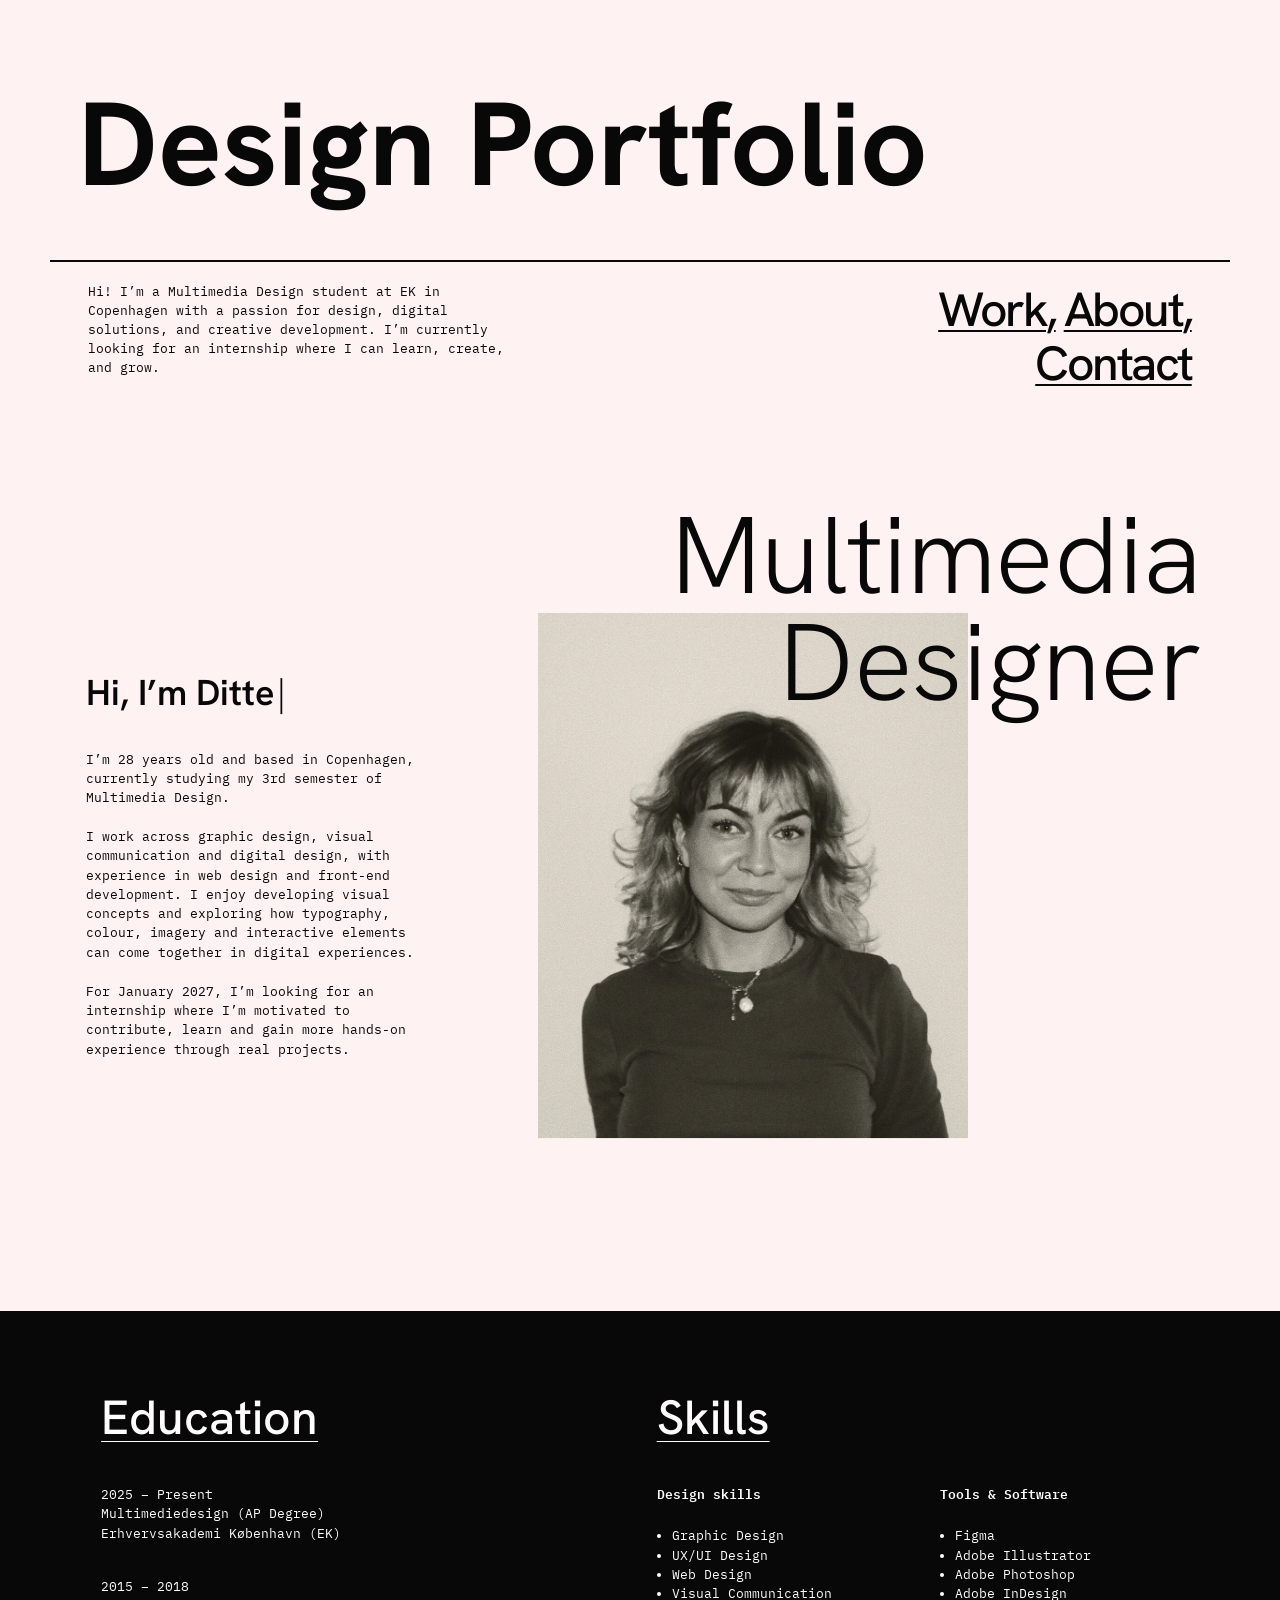
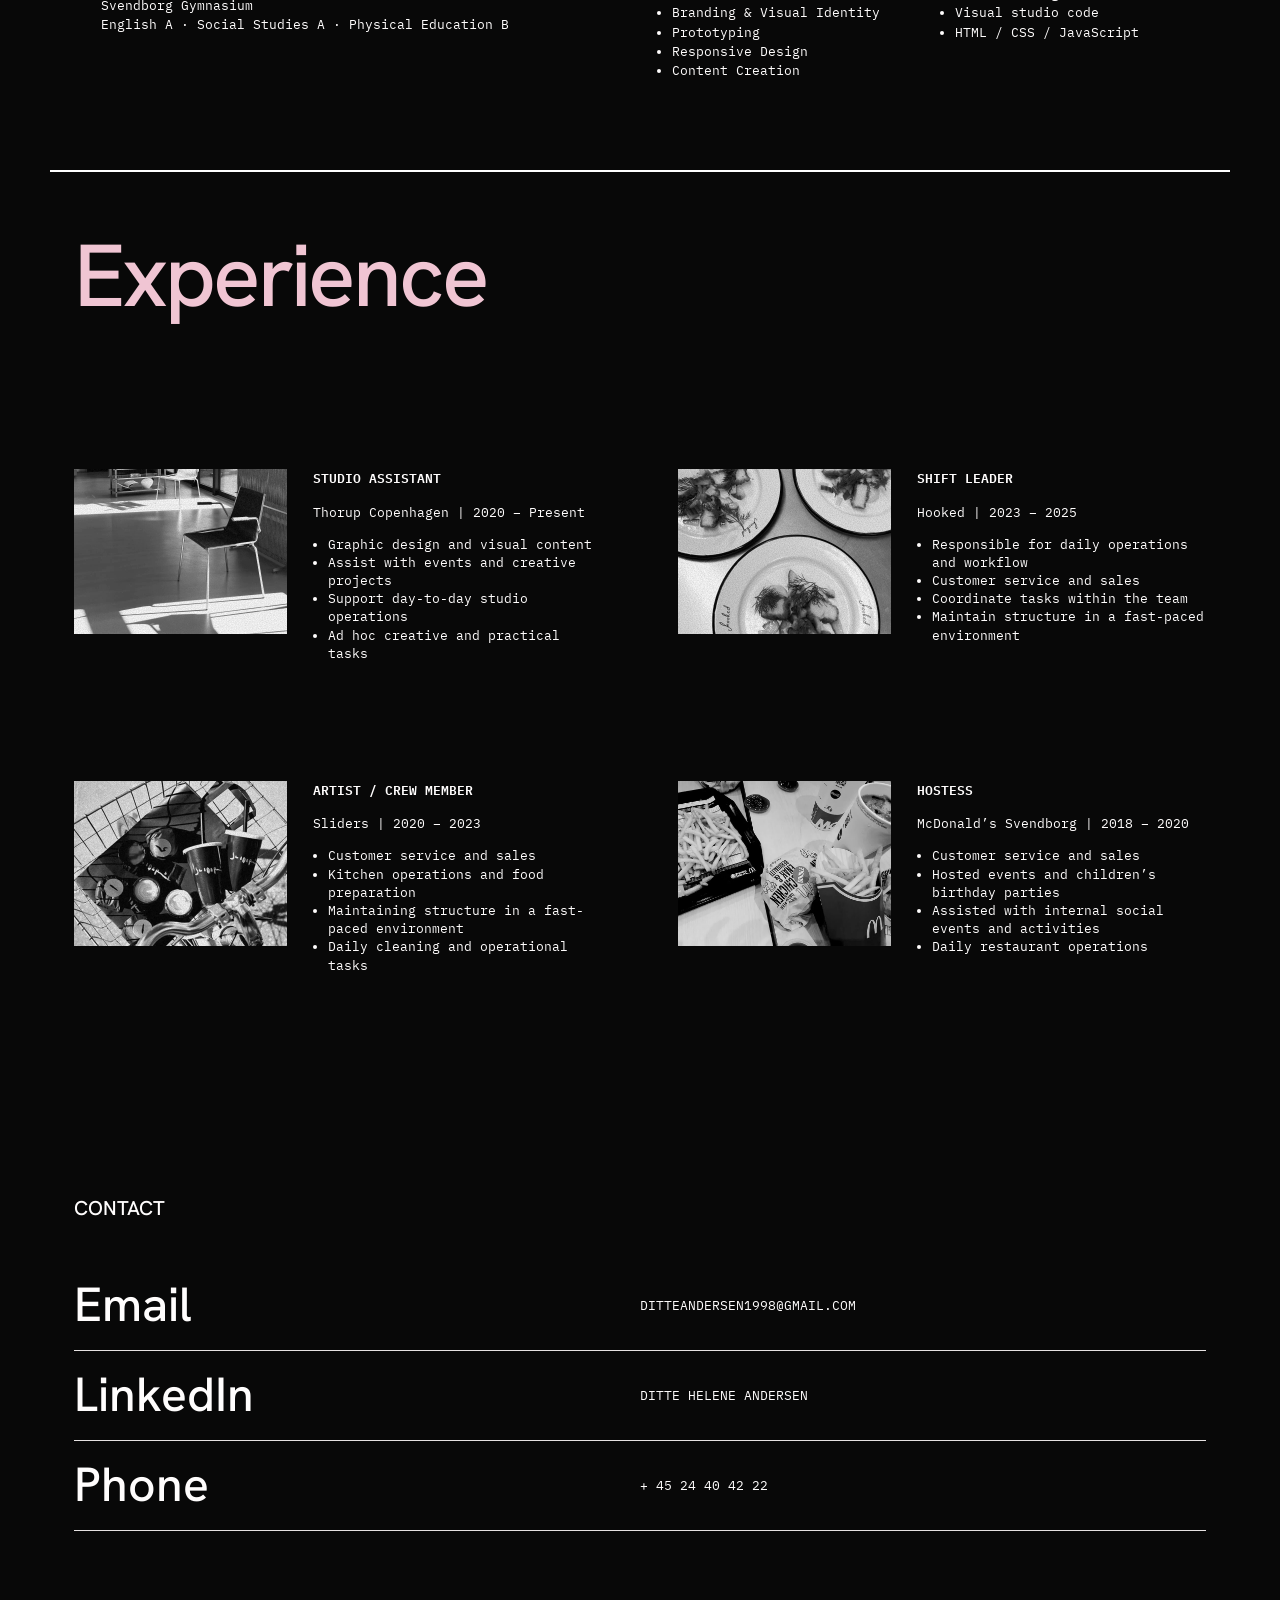
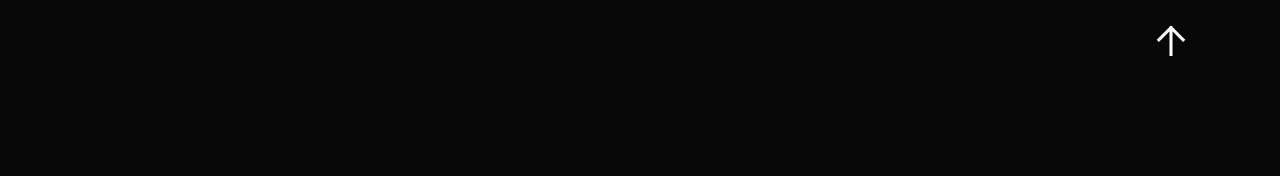
==== index.html @ 7d2ffa19 "Initial portfolio" ====
<!doctype html>
<html lang="en">
  <head>
    <meta charset="utf-8" />
    <meta name="viewport" content="width=device-width, initial-scale=1" />
    <meta name="theme-color" content="#fff2f2" />
    <meta
      name="description"
      content="Ditte Helene Andersen, multimedia designer in Copenhagen."
    />
    <title>Ditte Helene Andersen | Design Portfolio</title>
    <meta name="robots" content="noindex, follow" />

    <link rel="icon" type="image/png" href="assets/favicon.png" />
    <link rel="preconnect" href="https://fonts.googleapis.com" />
    <link rel="preconnect" href="https://fonts.gstatic.com" crossorigin />
    <link
      href="https://fonts.googleapis.com/css2?family=Hanken+Grotesk:wght@200;300;400;500;600;700&family=IBM+Plex+Mono:wght@400;500;600&display=swap"
      rel="stylesheet"
    />
    <link rel="stylesheet" href="styles.css" />
  </head>
  <body>
    <main>
      <section class="hero" id="top" aria-labelledby="portfolio-title">
        <header class="site-header">
          <h1 id="portfolio-title">Design Portfolio</h1>
          <div class="hero-meta">
            <p class="intro-note">
              Hi! I’m a Multimedia Design student at EK in Copenhagen with a
              passion for design, digital solutions, and creative development.
              I’m currently looking for an internship where I can learn, create,
              and grow.
            </p>
            <nav class="primary-nav" aria-label="Main navigation">
              <a href="work.html">Work,</a>
              <a href="#about">About,</a>
              <a href="#contact">Contact</a>
            </nav>
          </div>
        </header>

        <div class="hero-stage">
          <div class="about-copy" id="about">
            <h2 class="typewriter" data-text="Hi, I’m Ditte"></h2>
            <p>
              I’m 28 years old and based in Copenhagen, currently studying my
              3rd semester of Multimedia Design.
            </p>
            <p>
              I work across graphic design, visual communication and digital
              design, with experience in web design and front-end development. I
              enjoy developing visual concepts and exploring how typography,
              colour, imagery and interactive elements can come together in
              digital experiences.
            </p>
            <p>
              For January 2027, I’m looking for an internship where I’m
              motivated to contribute, learn and gain more hands-on experience
              through real projects.
            </p>
          </div>
          <figure class="portrait">
            <img
              src="assets/portrait.webp"
              alt="Portrait of Ditte Helene Andersen"
            />
          </figure>

          <p class="role-title">Multimedia<br />Designer</p>
        </div>
      </section>

      <section
        class="education-skills"
        id="about-details"
        aria-label="Education and skills"
      >
        <div class="education-block">
          <h2>Education</h2>
          <div class="mono-copy">
            <p>
              2025 – Present<br />Multimediedesign (AP Degree)<br />Erhvervsakademi
              København (EK)
            </p>
            <p>
              2015 – 2018<br />Svendborg Gymnasium<br />English A · Social
              Studies A · Physical Education B
            </p>
          </div>
        </div>
        <div class="skills-block">
          <h2>Skills</h2>
          <div class="skill-columns">
            <div class="mono-copy">
              <h3>Design skills</h3>
              <ul>
                <li>Graphic Design</li>
                <li>UX/UI Design</li>
                <li>Web Design</li>
                <li>Visual Communication</li>
                <li>Branding &amp; Visual Identity</li>
                <li>Prototyping</li>
                <li>Responsive Design</li>
                <li>Content Creation</li>
              </ul>
            </div>
            <div class="mono-copy">
              <h3>Tools &amp; Software</h3>
              <ul>
                <li>Figma</li>
                <li>Adobe Illustrator</li>
                <li>Adobe Photoshop</li>
                <li>Adobe InDesign</li>
                <li>Visual studio code</li>
                <li>HTML / CSS / JavaScript</li>
              </ul>
            </div>
          </div>
        </div>
      </section>

      <section
        class="experience"
        id="experience"
        aria-labelledby="experience-title"
      >
        <h2 id="experience-title">Experience</h2>
        <div class="experience-grid">
          <article class="experience-item">
            <img
              src="assets/studio-assistant.webp"
              alt="Studio interior with a chair and work table"
            />
            <div class="experience-copy mono-copy">
              <h3>STUDIO ASSISTANT</h3>
              <p>Thorup Copenhagen | 2020 – Present</p>
              <ul>
                <li>Graphic design and visual content</li>
                <li>Assist with events and creative projects</li>
                <li>Support day-to-day studio operations</li>
                <li>Ad hoc creative and practical tasks</li>
              </ul>
            </div>
          </article>
          <article class="experience-item">
            <img
              src="assets/shift-leader.webp"
              alt="Plated food at a restaurant"
            />
            <div class="experience-copy mono-copy">
              <h3>SHIFT LEADER</h3>
              <p>Hooked | 2023 – 2025</p>
              <ul>
                <li>Responsible for daily operations and workflow</li>
                <li>Customer service and sales</li>
                <li>Coordinate tasks within the team</li>
                <li>Maintain structure in a fast-paced environment</li>
              </ul>
            </div>
          </article>
          <article class="experience-item">
            <img
              src="assets/artist-crew-member.webp"
              alt="Food and drinks arranged on a wire table"
            />
            <div class="experience-copy mono-copy">
              <h3>ARTIST / CREW MEMBER</h3>
              <p>Sliders | 2020 – 2023</p>
              <ul>
                <li>Customer service and sales</li>
                <li>Kitchen operations and food preparation</li>
                <li>Maintaining structure in a fast-paced environment</li>
                <li>Daily cleaning and operational tasks</li>
              </ul>
            </div>
          </article>
          <article class="experience-item">
            <img src="assets/hostess.webp" alt="Takeaway food on a table" />
            <div class="experience-copy mono-copy">
              <h3>HOSTESS</h3>
              <p>McDonald’s Svendborg | 2018 – 2020</p>
              <ul>
                <li>Customer service and sales</li>
                <li>Hosted events and children’s birthday parties</li>
                <li>Assisted with internal social events and activities</li>
                <li>Daily restaurant operations</li>
              </ul>
            </div>
          </article>
        </div>
      </section>

      <footer class="contact" id="contact">
        <p class="eyebrow">CONTACT</p>
        <div class="contact-list">
          <div class="contact-row">
            <h2>Email</h2>
            <a href="mailto:ditteandersen1998@gmail.com"
              >DITTEANDERSEN1998@GMAIL.COM</a
            >
          </div>
          <div class="contact-row">
            <h2>LinkedIn</h2>
            <a
              href="https://www.linkedin.com/in/ditte-helene-andersen-87280b16a/"
              target="_blank"
              rel="noopener noreferrer"
            >
              DITTE HELENE ANDERSEN
            </a>
          </div>
          <div class="contact-row">
            <h2>Phone</h2>
            <a href="tel:+4524404222">+ 45 24 40 42 22</a>
          </div>
        </div>
        <a
          class="back-to-top"
          href="#top"
          aria-label="Back to top"
          title="Back to top"
        >
          <svg viewBox="0 0 28 28" aria-hidden="true">
            <path d="M14 25V3M4 13 14 3l10 10" />
          </svg>
        </a>
      </footer>
    </main>

    <script>
      const typewriter = document.querySelector(".typewriter");
      const text = typewriter.dataset.text;

      let index = 0;
      let deleting = false;
      let started = false;

      function typeEffect() {
        if (!deleting) {
          typewriter.textContent = text.substring(0, index + 1);
          index++;

          if (index === text.length) {
            deleting = true;
            setTimeout(typeEffect, 2500);
            return;
          }

          setTimeout(typeEffect, 60);
        } else {
          typewriter.textContent = text.substring(0, index - 1);
          index--;

          if (index === 0) {
            deleting = false;
            setTimeout(typeEffect, 500);
            return;
          }

          setTimeout(typeEffect, 60);
        }
      }

      const observer = new IntersectionObserver(
        (entries) => {
          entries.forEach((entry) => {
            if (entry.isIntersecting && !started) {
              started = true;
              typeEffect();
            }
          });
        },
        { threshold: 0.5 },
      );

      observer.observe(typewriter);
    </script>
  </body>
</html>
---- styles.css ----
:root {
  color-scheme: light;
  --blush: #fff2f2;
  --ink: #080808;
  --paper: #fffdfd;
  --accent: #f0c5d3;
  --rule: #e6e2e2;
  --display: "Hanken Grotesk", sans-serif;
  --mono: "IBM Plex Mono", monospace;
}

* {
  box-sizing: border-box;
}

html {
  scroll-behavior: smooth;
}

body {
  margin: 0;
  background: var(--ink);
  color: var(--paper);
  font-family: var(--display);
  -webkit-font-smoothing: antialiased;
}

a {
  color: inherit;
}

.hero {
  position: relative;
  min-height: clamp(1060px, 102.4vw, 1429px);
  overflow: hidden;
  background: var(--blush);
  color: var(--ink);
}

.site-header {
  padding: 6.85vw 3.9vw 0;
}

.site-header h1 {
  margin: 0;
  font-size: clamp(80px, 9.24vw, 129px);
  font-weight: 700;
  line-height: 0.95;
  padding-left: 28px;
}

.hero-meta {
  display: flex;
  justify-content: space-between;
  align-items: flex-start;
  min-height: 155px;
  margin-top: 4.7vw;
  padding: 21px 3vw 0;
  border-top: 2px solid var(--ink);
}

.intro-note,
.mono-copy,
.primary-nav,
.contact-row > a,
.contact-row > span {
  font-family: var(--mono);
}

.intro-note {
  max-width: 420px;
  margin: 0;
  font-size: 13px;
  line-height: 1.45;
}

.primary-nav {
  display: flex;
  flex-wrap: wrap;
  align-items: flex-end;
  justify-content: flex-end;
  gap: 0 8px;
  width: 300px;
  flex-shrink: 0;
  font-family: var(--display);
  font-size: 48px;
  font-weight: 500;
  line-height: 1.12;
  letter-spacing: -2.5px;
}

.primary-nav a {
  text-decoration-thickness: 2px;
  text-underline-offset: 4px;
}

.hero-stage {
  position: absolute;
  inset: 0;
  pointer-events: none;
}

.about-copy {
  position: absolute;
  top: 51.4%;
  left: 6.7%;
  z-index: 2;
  width: 26.5%;
  max-width: 430px;
  pointer-events: auto;
}

#about {
  scroll-margin-top: 250px;
}

.about-copy h2 {
  margin: 0 0 38px;
  font-size: 36px;
  font-weight: 600;
  line-height: 1.05;
}

.typewriter::after {
  content: "|";
  margin-left: 3px;
  font-weight: 300;
  animation: blink 0.8s infinite;
}

@keyframes blink {
  0%,
  50% {
    opacity: 1;
  }

  51%,
  100% {
    opacity: 0;
  }
}

.about-copy p {
  margin: 0 0 20px;
  font-family: var(--mono);
  font-size: 13px;
  line-height: 1.48;
}

.portrait {
  position: absolute;
  top: 46.7%;
  left: 42%;
  z-index: 0;
  width: 33.6%;
  height: 40.2%;
  margin: 0;
}

.portrait img {
  display: block;
  width: 100%;
  height: 100%;
  object-fit: cover;
}

.role-title {
  position: absolute;
  top: 38.3%;
  right: 6.1%;
  z-index: 1;
  margin: 0;
  font-size: clamp(88px, 8.52vw, 119px);
  font-weight: 300;
  line-height: 0.98;
  text-align: right;
}

.education-skills,
.experience,
.contact {
  background: var(--ink);
  color: var(--paper);
}

.education-skills {
  display: grid;
  grid-template-columns: 1fr 1fr;
  min-height: 459px;
  padding: 82px 7.9vw 55px;
}

.education-skills h2 {
  width: fit-content;
  margin: 0 0 42px;
  font-size: 48px;
  font-weight: 500;
  line-height: 1.05;
  text-decoration: underline;
  text-decoration-thickness: 1px;
  text-underline-offset: 7px;
}

.mono-copy {
  font-size: 13px;
  line-height: 1.48;
}

.education-block .mono-copy p {
  margin: 0 0 34px;
}

.skills-block {
  padding-left: 1.3vw;
}

.skill-columns {
  display: grid;
  grid-template-columns: 1fr 1fr;
  gap: 3.5vw;
}

.skill-columns h3,
.experience-copy h3 {
  margin: 0 0 22px;
  font-size: inherit;
  font-weight: 600;
}

.skill-columns ul,
.experience-copy ul {
  margin: 0;
  padding-left: 1.15em;
}

.experience {
  position: relative;
  padding: 57px 5.75vw 0;
  border-top: none;
}

.experience::before {
  content: "";
  position: absolute;
  top: 0;
  left: 3.9vw;
  right: 3.9vw;
  height: 2px;
  background: #ffffff;
}

.experience > h2 {
  margin: 0;
  color: var(--accent);
  font-size: clamp(80px, 6.88vw, 96px);
  font-weight: 500;
  line-height: 1.12;
  letter-spacing: -3px;
}

.experience-grid {
  display: grid;
  grid-template-columns: repeat(2, minmax(0, 1fr));
  gap: 118px 6vw;
  margin-top: 144px;
}

.experience-item {
  display: grid;
  grid-template-columns: 213px minmax(0, 1fr);
  align-items: start;
  gap: 26px;
  min-width: 0;
}

.experience-item > img {
  display: block;
  width: 213px;
  height: 165px;
  object-fit: cover;
  filter: grayscale(1);
}

.experience-copy {
  min-width: 0;
  font-size: 13px;
  line-height: 1.4;
}

.experience-copy h3 {
  margin-bottom: 16px;
}

.experience-copy p {
  margin: 0 0 14px;
}

.contact {
  position: relative;
  margin-top: 220px;
  padding: 0 5.75vw 100px;
}

.eyebrow {
  margin: 0 0 40px;
  font-size: 20px;
  font-weight: 500;
}

.contact-list {
  width: 100%;
}

.contact-row {
  display: grid;
  grid-template-columns: 1fr 1fr;
  align-items: center;
  min-height: 90px;
  border-bottom: 1px solid var(--rule);
}

.contact-row h2 {
  margin: 0;
  font-size: 48px;
  font-weight: 500;
  line-height: 1;
}

.contact-row > a,
.contact-row > span {
  justify-self: start;
  font-size: 13px;
  text-decoration: none;
}

.contact-row > a:hover {
  text-decoration: underline;
  text-underline-offset: 4px;
}

.back-to-top {
  display: grid;
  width: 70px;
  height: 70px;
  margin: 75px 0 0 auto;
  place-items: center;
}

.back-to-top svg {
  width: 34px;
  height: 34px;
  fill: none;
  stroke: currentColor;
  stroke-width: 2.5;
  stroke-linecap: square;
  stroke-linejoin: miter;
}

/* TABLET */

@media (min-width: 621px) and (max-width: 1024px) {
  .hero {
    min-height: 106.25vw;
    max-height: 1020px;
  }

  .site-header {
    padding: 7.7vw 5.25vw 0;
  }

  .site-header h1 {
    font-size: clamp(64px, 10vw, 80px);
  }

  .hero-meta {
    min-height: 130px;
    margin-top: 4.1vw;
    padding: 18px 1vw 0;
  }

  .intro-note {
    max-width: 325px;
    font-size: 10px;
  }

  .primary-nav {
    width: 220px;
    font-size: 36px;
  }

  .about-copy {
    top: 52%;
    left: 7.7%;
    width: 31%;
    max-width: 250px;
  }

  .about-copy h2 {
    margin-bottom: 22px;
    font-size: 22px;
  }

  .about-copy p {
    margin-bottom: 14px;
    font-size: 10px;
    line-height: 1.48;
  }

  .portrait {
    top: 46%;
    left: 40%;
    width: 35%;
    height: 43%;
  }

  .role-title {
    top: 38%;
    right: 5.1%;
    font-size: clamp(68px, 9vw, 82px);
    line-height: 0.98;
  }

  .education-skills {
    min-height: 368px;
    padding: 35px 7.7% 38px;
  }

  /* Ryk Education + Skills ned */

  .education-block,
  .skills-block {
    transform: translateY(30px);
  }

  .education-skills h2 {
    margin-bottom: 25px;
    font-size: 36px;
  }

  .mono-copy {
    font-size: 10px;
    line-height: 1.45;
  }

  .education-block .mono-copy p {
    margin-bottom: 22px;
  }

  .skills-block {
    padding-left: 0;
  }

  .skill-columns {
    gap: 2vw;
  }

  .skill-columns h3,
  .experience-copy h3 {
    margin-bottom: 15px;
  }

  .experience {
    padding: 61px 6.1vw 0;
  }

  .experience > h2 {
    font-size: 80px;
  }

  .experience-grid {
    grid-template-columns: minmax(0, 1fr);
    gap: 90px;
    margin-top: 101px;
  }

  .experience-item {
    grid-template-columns: 213px minmax(0, 1fr);
    gap: 28px;
    max-width: 600px;
    margin: 0 auto;
  }

  .experience-item:nth-child(3) {
    order: 4;
  }

  .experience-item:nth-child(4) {
    order: 3;
  }

  .experience-copy {
    font-size: 13px;
  }

  .contact {
    margin-top: 130px;
    padding: 0 9.6vw 65px;
  }

  .contact-row {
    min-height: 90px;
  }
}

/* MOBILE */

@media (max-width: 620px) {
  .hero {
    min-height: 0;
    max-height: none;
    overflow: visible;
  }

  .site-header {
    padding: 40px 15px 0;
  }

  .site-header h1 {
    padding-left: 0;
    font-size: clamp(54px, 13vw, 64px);
    font-weight: 700;
    line-height: 0.98;
    letter-spacing: -2px;
    white-space: nowrap;
  }

  .hero-meta {
    display: flex;
    flex-direction: column;
    align-items: stretch;
    min-height: 0;
    margin-top: 36px;
    padding: 18px 28px 0;
  }

  .primary-nav {
    order: 0;
    align-self: flex-end;
    width: auto;
    max-width: 270px;
    font-size: 42px;
    font-weight: 500;
    line-height: 1.12;
    letter-spacing: -2px;
    text-align: right;
  }

  .intro-note {
    order: 1;
    max-width: 365px;
    margin-top: 52px;
    font-size: 12px;
    font-weight: 600;
    line-height: 1.55;
  }

  .hero-stage {
    position: relative;
    display: flex;
    flex-direction: column;
    padding: 134px 48px 72px;
  }

  .role-title {
    position: absolute;
    top: 45px;
    right: 48px;
    z-index: 2;
    margin: 0;
    font-size: 48px;
    font-weight: 300;
    line-height: 1.08;
    letter-spacing: -1.5px;
    text-align: right;
  }

  .portrait {
    position: relative;
    top: auto;
    left: auto;
    order: 1;
    width: 281px;
    height: 339px;
    margin: 0 0 43px;
  }

  .portrait img {
    display: block;
    width: 100%;
    height: 100%;
    object-fit: cover;
  }

  .about-copy {
    position: relative;
    top: auto;
    left: auto;
    order: 2;
    width: 100%;
    max-width: none;
  }

  .about-copy h2 {
    margin: 0 0 48px;
    font-size: 25px;
    font-weight: 600;
    line-height: 1.1;
  }

  .about-copy p {
    margin: 0 0 26px;
    font-size: 12px;
    line-height: 1.55;
  }

  .education-skills {
    display: block;
    min-height: 0;
    padding: 65px 7.2% 85px;
  }

  .education-skills h2 {
    margin-bottom: 28px;
    font-size: 36px;
    text-underline-offset: 5px;
  }

  .mono-copy {
    font-size: 10px;
    line-height: 1.5;
  }

  .education-block .mono-copy p {
    margin-bottom: 19px;
  }

  .skills-block {
    margin-top: 56px;
  }

  .skill-columns {
    display: flex;
    flex-direction: column;
    gap: 30px;
  }

  .skill-columns h3,
  .experience-copy h3 {
    margin-bottom: 18px;
  }

  .experience {
    padding: 65px 7.2% 0;
  }

  .experience > h2 {
    margin-bottom: 65px;
    font-size: 48px;
    line-height: 1.1;
  }

  .experience-grid {
    grid-template-columns: 1fr;
    gap: 75px;
    margin-top: 0;
  }

  .experience-item {
    display: block;
    max-width: none;
    margin: 0;
  }

  .experience-item > img {
    width: min(213px, 75vw);
    height: 165px;
  }

  .experience-copy {
    margin-top: 21px;
    font-size: 10px;
    line-height: 1.42;
  }

  .experience-copy h3 {
    margin-bottom: 14px;
  }

  .experience-copy p {
    margin-bottom: 12px;
  }

  .contact {
    margin-top: 91px;
    padding: 0 5.9% 34px;
  }

  .eyebrow {
    margin-bottom: 14px;
    font-size: 20px;
  }

  .contact-row {
    grid-template-columns: minmax(0, 1fr) minmax(0, 1.08fr);
    min-height: 61px;
  }

  .contact-row h2 {
    font-size: 20px;
  }

  .contact-row > a,
  .contact-row > span {
    font-size: 10px;
    overflow-wrap: anywhere;
  }

  .back-to-top {
    width: 44px;
    height: 44px;
    margin-top: 46px;
  }

  .back-to-top svg {
    width: 26px;
    height: 26px;
  }
}

/* REDUCED MOTION */

@media (prefers-reduced-motion: reduce) {
  html {
    scroll-behavior: auto;
  }
}

/* LARGE SCREENS */

@media (min-width: 1440px) {
  main {
    width: 1440px;
    margin: 0 auto;
  }

  body {
    background: linear-gradient(
      to bottom,
      var(--blush) 0,
      var(--blush) 1429px,
      var(--ink) 1429px,
      var(--ink) 100%
    );
  }
}
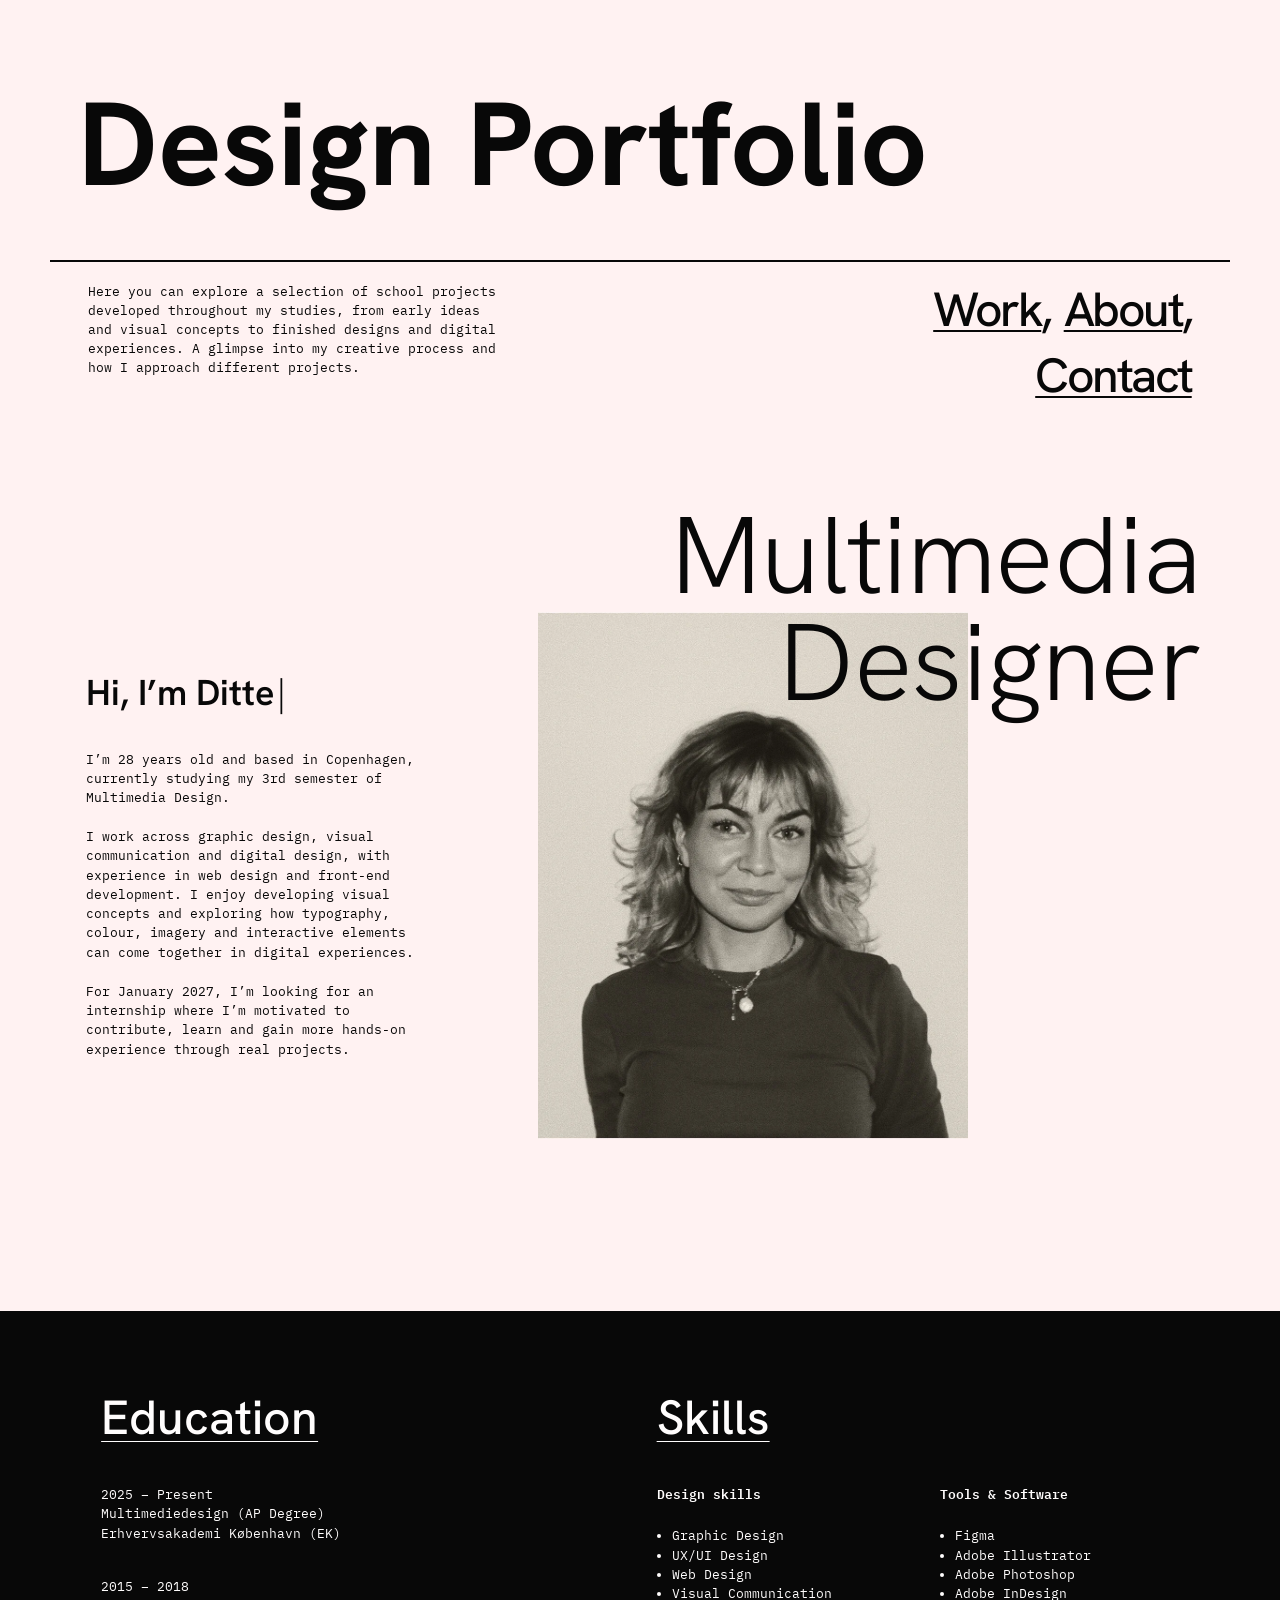
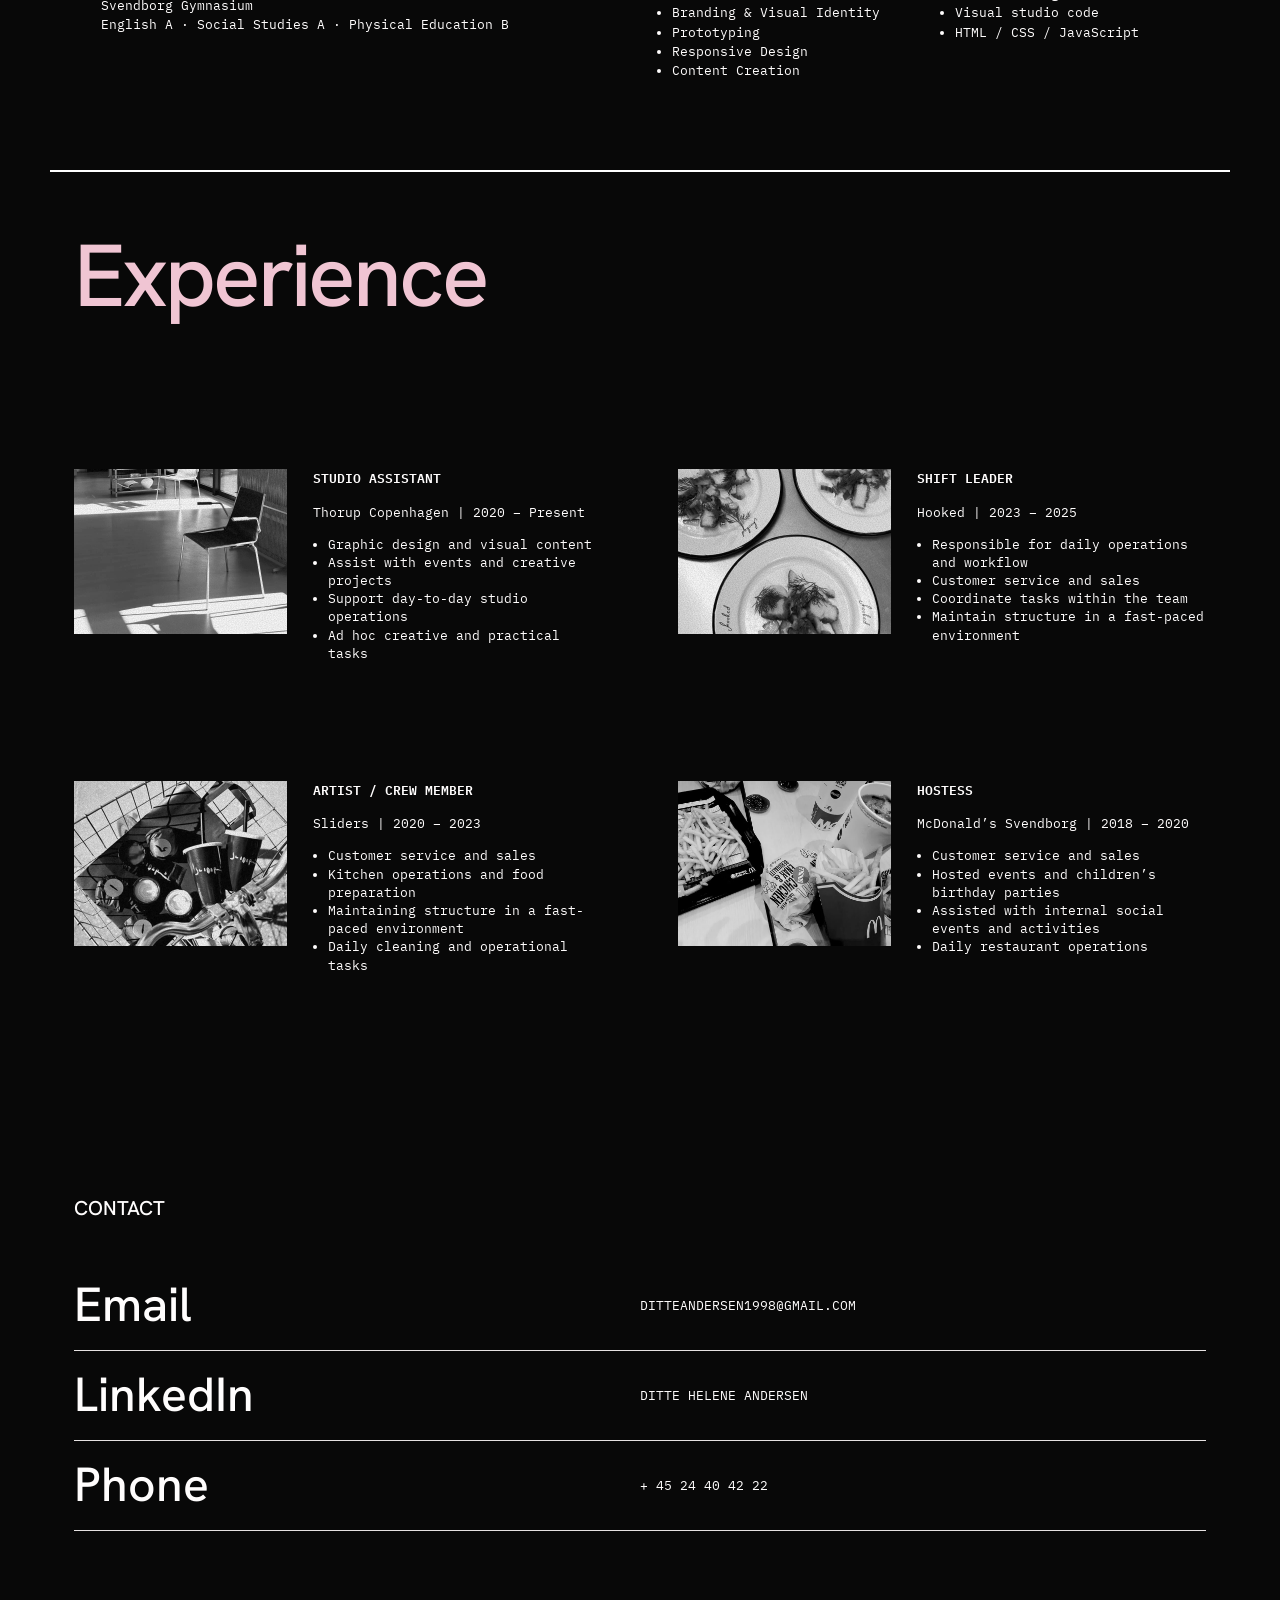
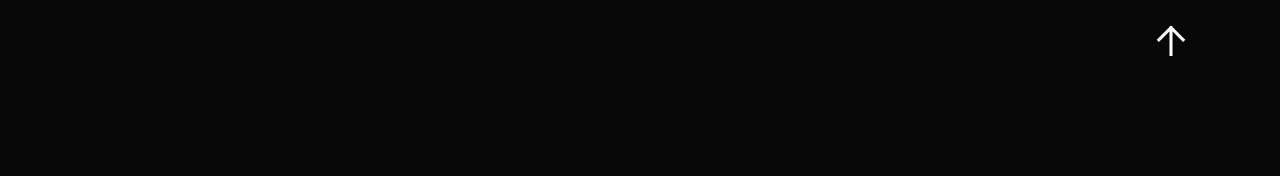
==== commit 86ba3362: "rettelser" ====
--- a/index.html
+++ b/index.html
@@ -11,7 +11,7 @@
     <title>Ditte Helene Andersen | Design Portfolio</title>
     <meta name="robots" content="noindex, follow" />
 
-    <link rel="icon" type="image/png" href="assets/favicon.png" />
+    <link rel="icon" type="image/png" href="assets/favicon.webp" />
     <link rel="preconnect" href="https://fonts.googleapis.com" />
     <link rel="preconnect" href="https://fonts.gstatic.com" crossorigin />
     <link
@@ -27,15 +27,15 @@
           <h1 id="portfolio-title">Design Portfolio</h1>
           <div class="hero-meta">
             <p class="intro-note">
-              Hi! I’m a Multimedia Design student at EK in Copenhagen with a
-              passion for design, digital solutions, and creative development.
-              I’m currently looking for an internship where I can learn, create,
-              and grow.
+              Here you can explore a selection of school projects developed
+              throughout my studies, from early ideas and visual concepts to
+              finished designs and digital experiences. A glimpse into my
+              creative process and how I approach different projects.
             </p>
             <nav class="primary-nav" aria-label="Main navigation">
-              <a href="work.html">Work,</a>
-              <a href="#about">About,</a>
-              <a href="#contact">Contact</a>
+              <span><a href="work.html">Work</a>,</span>
+              <span><a href="#about">About</a>,</span>
+              <span><a href="#contact">Contact</a></span>
             </nav>
           </div>
         </header>
--- a/styles.css
+++ b/styles.css
@@ -79,7 +79,7 @@
   flex-wrap: wrap;
   align-items: flex-end;
   justify-content: flex-end;
-  gap: 0 8px;
+  gap: 12px 13px;
   width: 300px;
   flex-shrink: 0;
   font-family: var(--display);
